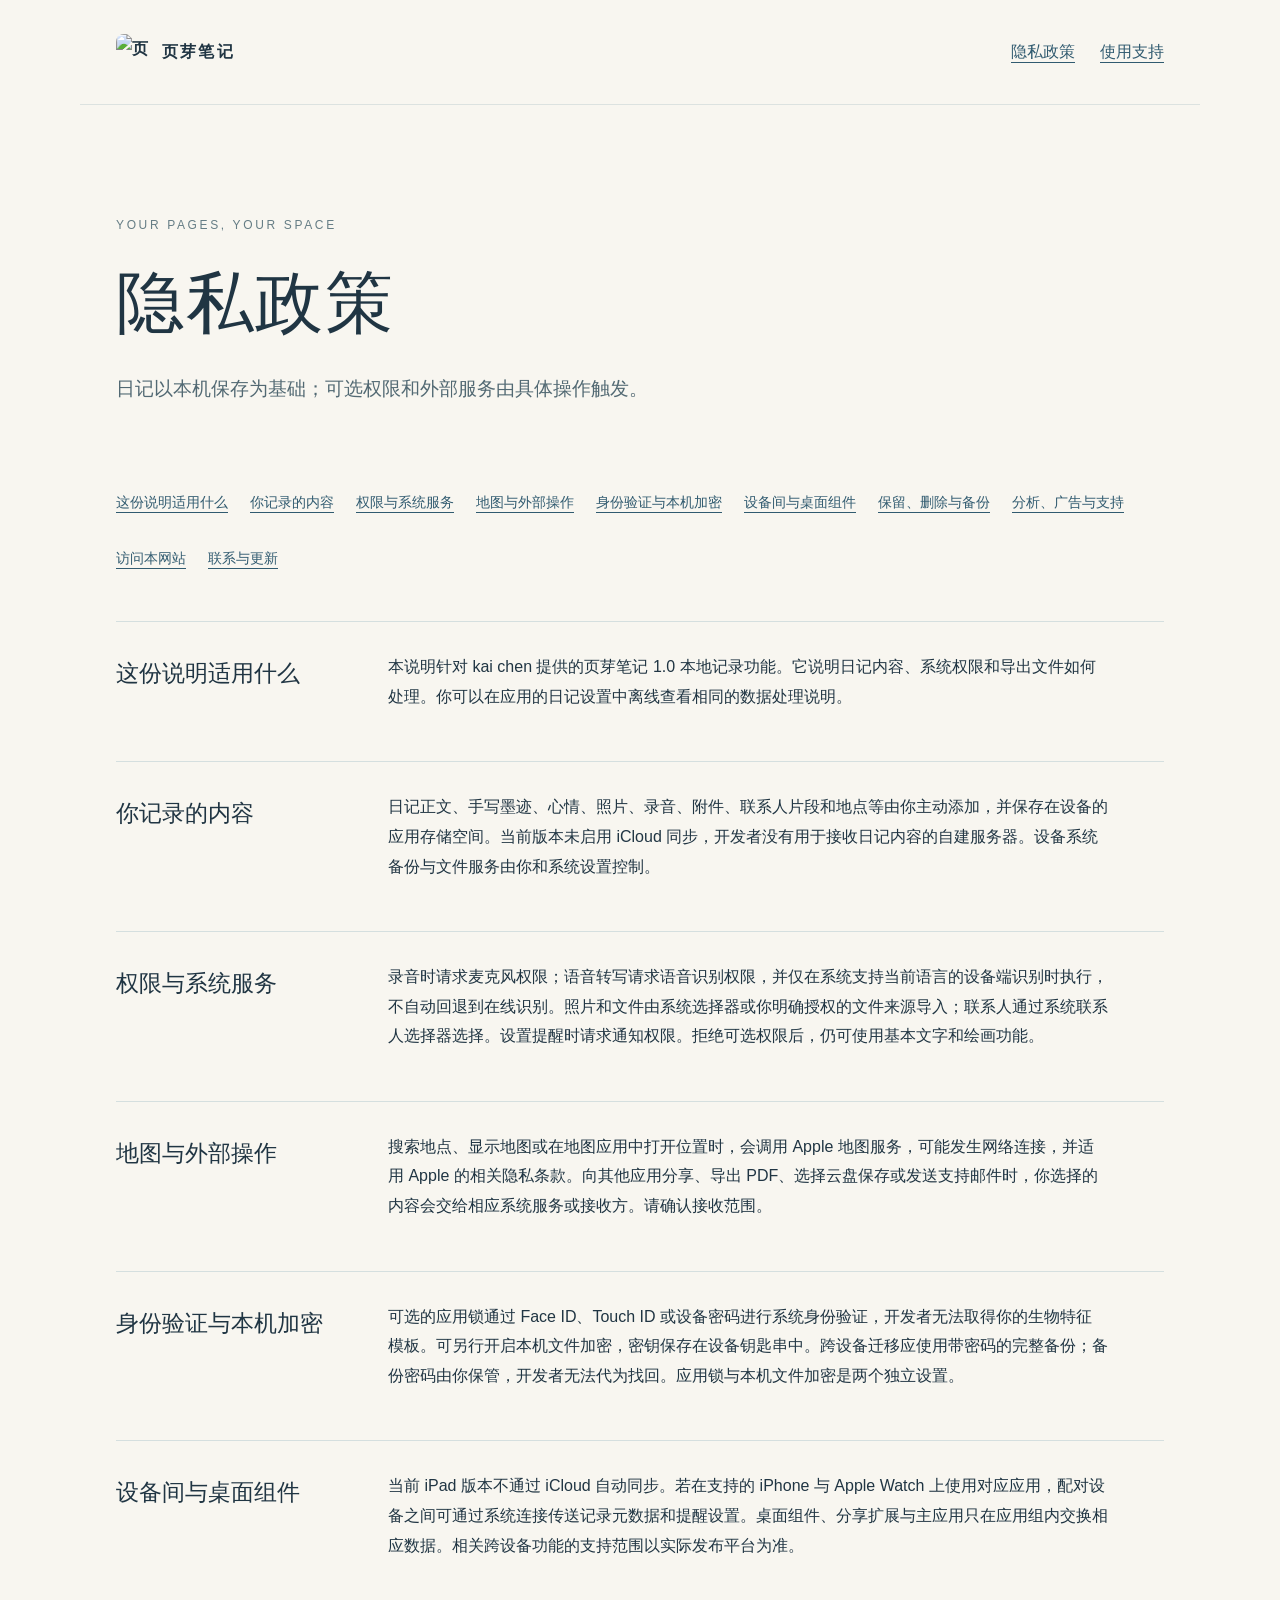
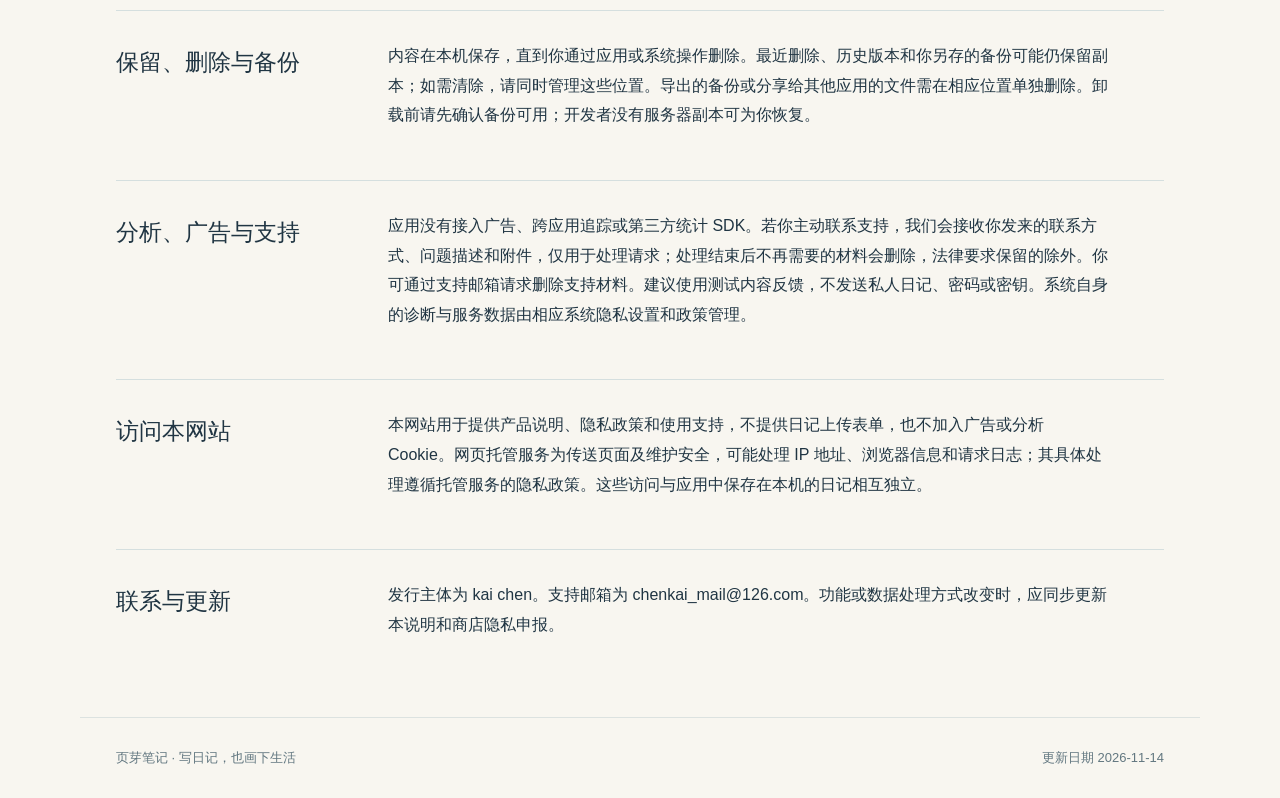
==== privacy.html @ a6630ebd "Publish Yeya Notes support and privacy pages" ====
<!doctype html><html lang="zh-Hans"><head><meta charset="utf-8"><meta name="viewport" content="width=device-width,initial-scale=1"><meta name="robots" content="noindex,nofollow"><meta name="description" content="页芽笔记：可以涂鸦的日记本。隐私与使用支持。"><title>隐私政策 · 页芽笔记</title><link rel="stylesheet" href="style.css"></head><body><header><a class="brand" href="index.html"><img src="media/app-icon.png" alt="页芽笔记双叶芽图标" width="36" height="36">页芽笔记</a><nav aria-label="站点导航"><a href="privacy.html" aria-current="page">隐私政策</a><a href="support.html" >使用支持</a></nav></header><main id="main"><div class="hero"><span class="eyebrow">YOUR PAGES, YOUR SPACE</span><h1>隐私政策</h1><p class="lead">日记以本机保存为基础；可选权限和外部服务由具体操作触发。</p></div><nav class="toc" aria-label="政策目录"><a href="#p0">这份说明适用什么</a><a href="#p1">你记录的内容</a><a href="#p2">权限与系统服务</a><a href="#p3">地图与外部操作</a><a href="#p4">身份验证与本机加密</a><a href="#p5">设备间与桌面组件</a><a href="#p6">保留、删除与备份</a><a href="#p7">分析、广告与支持</a><a href="#p8">访问本网站</a><a href="#p9">联系与更新</a></nav><section id="p0" class="line"><h2>这份说明适用什么</h2><p>本说明针对 kai chen 提供的页芽笔记 1.0 本地记录功能。它说明日记内容、系统权限和导出文件如何处理。你可以在应用的日记设置中离线查看相同的数据处理说明。</p></section><section id="p1" class="line"><h2>你记录的内容</h2><p>日记正文、手写墨迹、心情、照片、录音、附件、联系人片段和地点等由你主动添加，并保存在设备的应用存储空间。当前版本未启用 iCloud 同步，开发者没有用于接收日记内容的自建服务器。设备系统备份与文件服务由你和系统设置控制。</p></section><section id="p2" class="line"><h2>权限与系统服务</h2><p>录音时请求麦克风权限；语音转写请求语音识别权限，并仅在系统支持当前语言的设备端识别时执行，不自动回退到在线识别。照片和文件由系统选择器或你明确授权的文件来源导入；联系人通过系统联系人选择器选择。设置提醒时请求通知权限。拒绝可选权限后，仍可使用基本文字和绘画功能。</p></section><section id="p3" class="line"><h2>地图与外部操作</h2><p>搜索地点、显示地图或在地图应用中打开位置时，会调用 Apple 地图服务，可能发生网络连接，并适用 Apple 的相关隐私条款。向其他应用分享、导出 PDF、选择云盘保存或发送支持邮件时，你选择的内容会交给相应系统服务或接收方。请确认接收范围。</p></section><section id="p4" class="line"><h2>身份验证与本机加密</h2><p>可选的应用锁通过 Face ID、Touch ID 或设备密码进行系统身份验证，开发者无法取得你的生物特征模板。可另行开启本机文件加密，密钥保存在设备钥匙串中。跨设备迁移应使用带密码的完整备份；备份密码由你保管，开发者无法代为找回。应用锁与本机文件加密是两个独立设置。</p></section><section id="p5" class="line"><h2>设备间与桌面组件</h2><p>当前 iPad 版本不通过 iCloud 自动同步。若在支持的 iPhone 与 Apple Watch 上使用对应应用，配对设备之间可通过系统连接传送记录元数据和提醒设置。桌面组件、分享扩展与主应用只在应用组内交换相应数据。相关跨设备功能的支持范围以实际发布平台为准。</p></section><section id="p6" class="line"><h2>保留、删除与备份</h2><p>内容在本机保存，直到你通过应用或系统操作删除。最近删除、历史版本和你另存的备份可能仍保留副本；如需清除，请同时管理这些位置。导出的备份或分享给其他应用的文件需在相应位置单独删除。卸载前请先确认备份可用；开发者没有服务器副本可为你恢复。</p></section><section id="p7" class="line"><h2>分析、广告与支持</h2><p>应用没有接入广告、跨应用追踪或第三方统计 SDK。若你主动联系支持，我们会接收你发来的联系方式、问题描述和附件，仅用于处理请求；处理结束后不再需要的材料会删除，法律要求保留的除外。你可通过支持邮箱请求删除支持材料。建议使用测试内容反馈，不发送私人日记、密码或密钥。系统自身的诊断与服务数据由相应系统隐私设置和政策管理。</p></section><section id="p8" class="line"><h2>访问本网站</h2><p>本网站用于提供产品说明、隐私政策和使用支持，不提供日记上传表单，也不加入广告或分析 Cookie。网页托管服务为传送页面及维护安全，可能处理 IP 地址、浏览器信息和请求日志；其具体处理遵循托管服务的隐私政策。这些访问与应用中保存在本机的日记相互独立。</p></section><section id="p9" class="line"><h2>联系与更新</h2><p>发行主体为 kai chen。支持邮箱为 chenkai_mail@126.com。功能或数据处理方式改变时，应同步更新本说明和商店隐私申报。</p></section></main><footer><span>页芽笔记 · 写日记，也画下生活</span><span>更新日期 2026-11-14</span></footer></body></html>
---- style.css ----
*{box-sizing:border-box}html{scroll-behavior:smooth}body{margin:0;background:#f8f6f0;color:#203543;font:16px/1.85 -apple-system,BlinkMacSystemFont,'PingFang SC',sans-serif}a{color:#315b70;text-underline-offset:5px}a:focus-visible,summary:focus-visible{outline:3px solid #388ca7;outline-offset:6px}header,main,footer{max-width:1120px;margin:auto;padding:28px 36px}header{display:flex;align-items:center;justify-content:space-between;gap:20px;border-bottom:1px solid #dce2e0}.brand{font-weight:650;letter-spacing:.14em;text-decoration:none;color:inherit}nav{display:flex;gap:25px}.notice{background:#e8eef0;border-bottom:1px solid #d7e1e5;color:#355363;font-size:13px;padding:9px 24px;text-align:center}.eyebrow{font-size:12px;letter-spacing:.22em;color:#657d85}.hero{padding:76px 0 40px;max-width:800px}h1{font:500 clamp(34px,6vw,68px)/1.3 'Songti SC','Noto Serif CJK SC',serif;letter-spacing:.025em;margin:20px 0 24px}h2{font-size:23px;font-weight:550;margin:0 0 15px}p{margin:0 0 20px}.lead{font-size:19px;max-width:680px;color:#526973}.line{border-top:1px solid #d5dfdf;padding:30px 0;display:grid;grid-template-columns:240px 1fr;gap:32px}.line p{max-width:720px}.toc{display:flex;flex-wrap:wrap;gap:12px 22px;font-size:14px;padding:15px 0 40px}.small{font-size:13px;color:#627780}footer{font-size:13px;color:#627780;border-top:1px solid #dce2e0;display:flex;justify-content:space-between;gap:20px}.screens{display:grid;grid-template-columns:repeat(2,minmax(0,1fr));gap:24px;margin:30px 0 70px}figure{margin:0}figure img{display:block;width:100%;height:auto;border-radius:18px;box-shadow:0 10px 35px #23384612}figcaption{font-size:14px;color:#627780;margin-top:10px}details{padding:21px 0;border-top:1px solid #d5dfdf}summary{cursor:pointer;font-size:19px;min-height:44px;display:flex;align-items:center;justify-content:space-between}summary:after{content:'＋';font-size:18px;color:#73909b}details[open] summary:after{content:'－'}details p{padding:16px 0 0;max-width:800px}.contact{padding:35px;background:#e9efee;border-radius:14px;margin:40px 0}.muted{color:#627780}@media(max-width:640px){header,main,footer{padding-left:22px;padding-right:22px}nav{gap:15px;font-size:14px}.hero{padding-top:40px}.line{grid-template-columns:1fr;gap:3px;padding:24px 0}.screens{grid-template-columns:1fr}footer{flex-direction:column;gap:4px}}@media(prefers-reduced-motion:reduce){html{scroll-behavior:auto}}header a,.toc a{min-height:44px;display:inline-flex;align-items:center}header a{padding:6px 0}.brand{gap:10px}.brand img{border-radius:8px;flex-shrink:0}.toc a{padding:6px 0}.line{scroll-margin-top:20px}
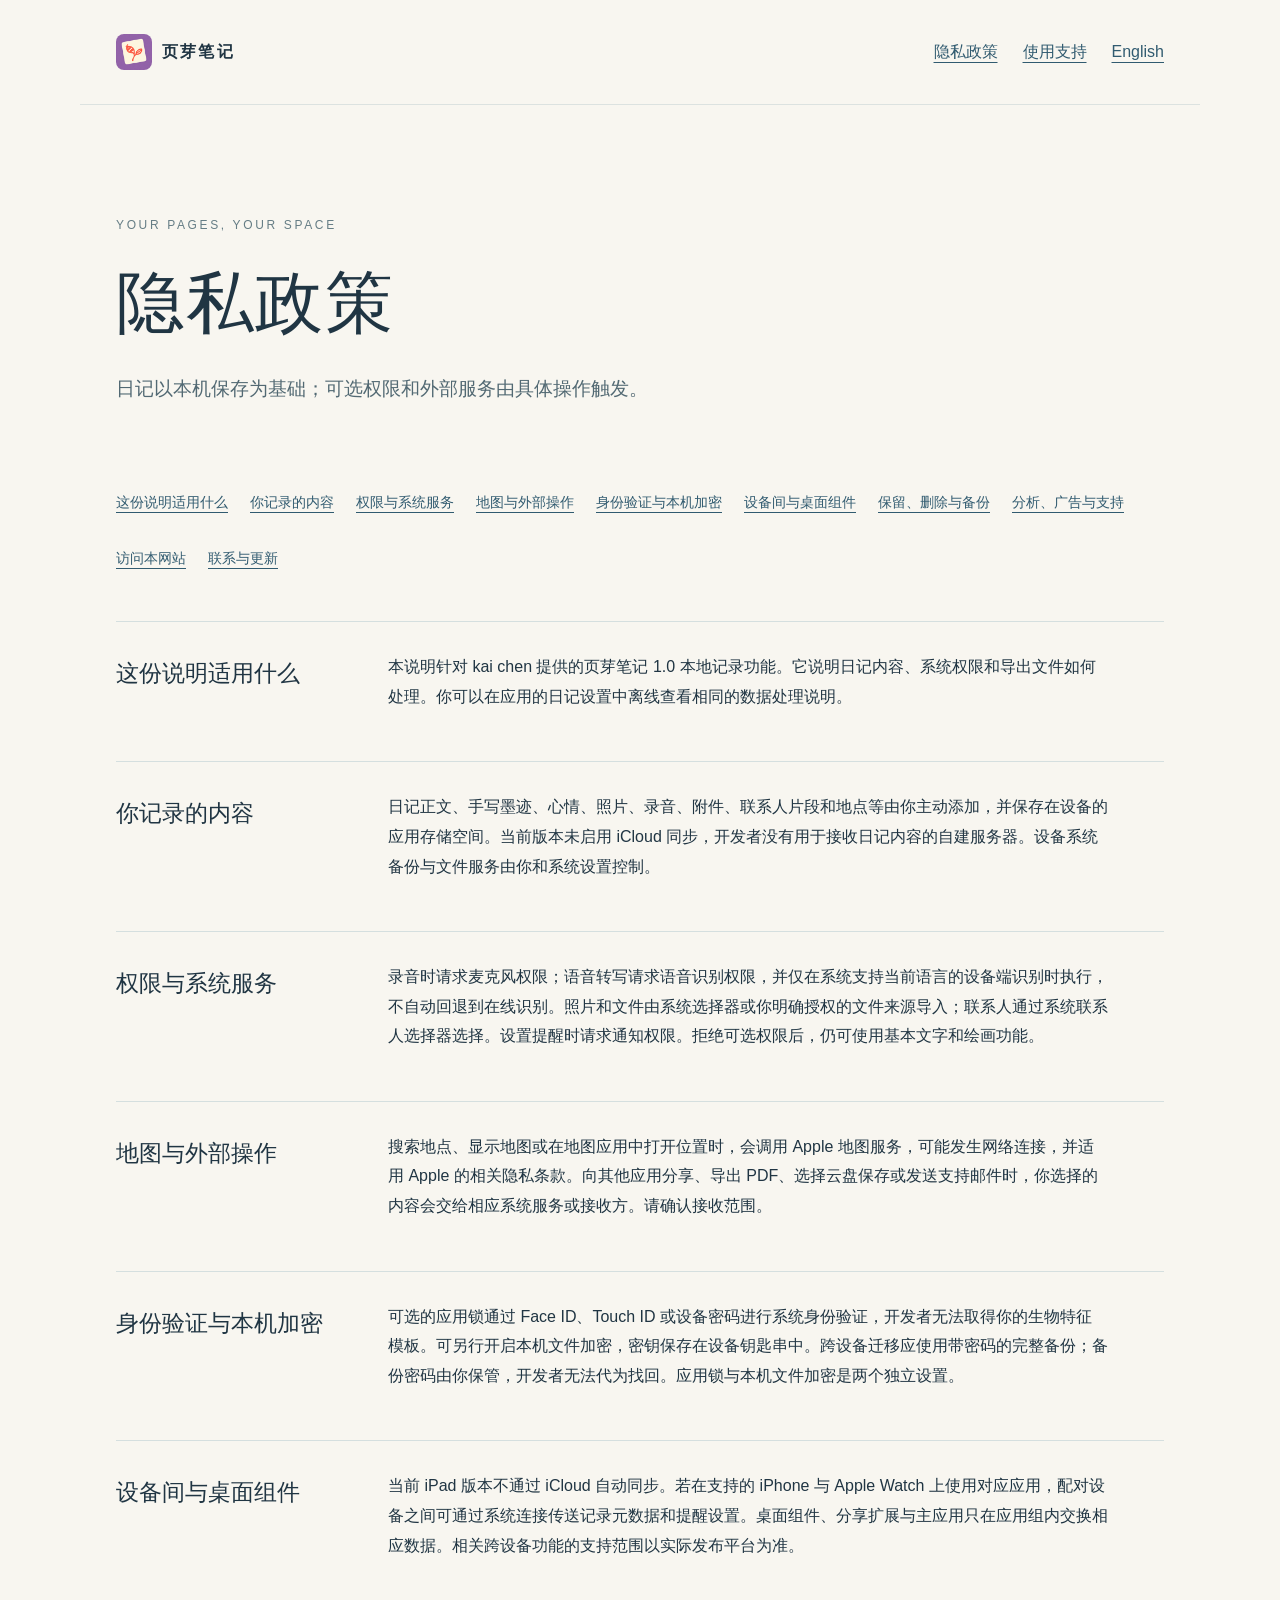
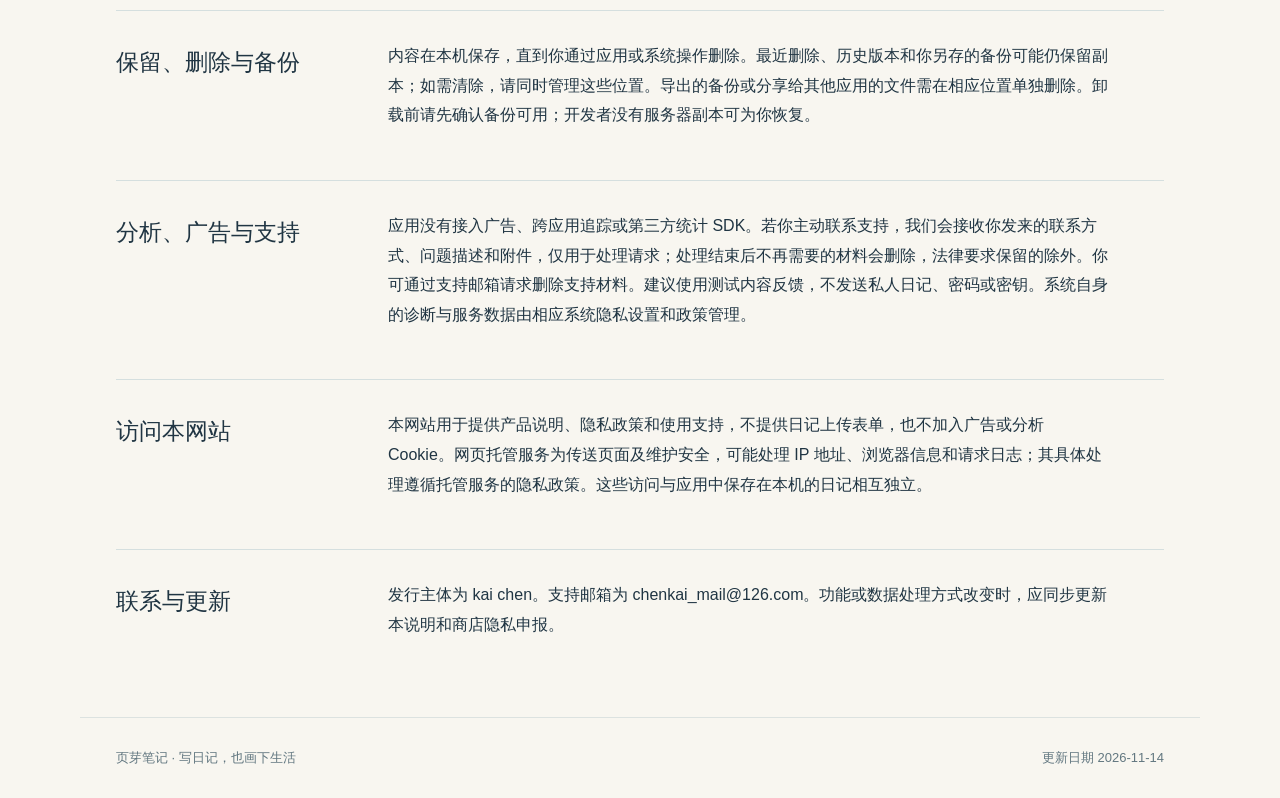
==== commit 957f13e0: "Add English privacy and support pages" ====
--- a/privacy.html
+++ b/privacy.html
@@ -1 +1 @@
-<!doctype html><html lang="zh-Hans"><head><meta charset="utf-8"><meta name="viewport" content="width=device-width,initial-scale=1"><meta name="robots" content="noindex,nofollow"><meta name="description" content="页芽笔记：可以涂鸦的日记本。隐私与使用支持。"><title>隐私政策 · 页芽笔记</title><link rel="stylesheet" href="style.css"></head><body><header><a class="brand" href="index.html"><img src="media/app-icon.png" alt="页芽笔记双叶芽图标" width="36" height="36">页芽笔记</a><nav aria-label="站点导航"><a href="privacy.html" aria-current="page">隐私政策</a><a href="support.html" >使用支持</a></nav></header><main id="main"><div class="hero"><span class="eyebrow">YOUR PAGES, YOUR SPACE</span><h1>隐私政策</h1><p class="lead">日记以本机保存为基础；可选权限和外部服务由具体操作触发。</p></div><nav class="toc" aria-label="政策目录"><a href="#p0">这份说明适用什么</a><a href="#p1">你记录的内容</a><a href="#p2">权限与系统服务</a><a href="#p3">地图与外部操作</a><a href="#p4">身份验证与本机加密</a><a href="#p5">设备间与桌面组件</a><a href="#p6">保留、删除与备份</a><a href="#p7">分析、广告与支持</a><a href="#p8">访问本网站</a><a href="#p9">联系与更新</a></nav><section id="p0" class="line"><h2>这份说明适用什么</h2><p>本说明针对 kai chen 提供的页芽笔记 1.0 本地记录功能。它说明日记内容、系统权限和导出文件如何处理。你可以在应用的日记设置中离线查看相同的数据处理说明。</p></section><section id="p1" class="line"><h2>你记录的内容</h2><p>日记正文、手写墨迹、心情、照片、录音、附件、联系人片段和地点等由你主动添加，并保存在设备的应用存储空间。当前版本未启用 iCloud 同步，开发者没有用于接收日记内容的自建服务器。设备系统备份与文件服务由你和系统设置控制。</p></section><section id="p2" class="line"><h2>权限与系统服务</h2><p>录音时请求麦克风权限；语音转写请求语音识别权限，并仅在系统支持当前语言的设备端识别时执行，不自动回退到在线识别。照片和文件由系统选择器或你明确授权的文件来源导入；联系人通过系统联系人选择器选择。设置提醒时请求通知权限。拒绝可选权限后，仍可使用基本文字和绘画功能。</p></section><section id="p3" class="line"><h2>地图与外部操作</h2><p>搜索地点、显示地图或在地图应用中打开位置时，会调用 Apple 地图服务，可能发生网络连接，并适用 Apple 的相关隐私条款。向其他应用分享、导出 PDF、选择云盘保存或发送支持邮件时，你选择的内容会交给相应系统服务或接收方。请确认接收范围。</p></section><section id="p4" class="line"><h2>身份验证与本机加密</h2><p>可选的应用锁通过 Face ID、Touch ID 或设备密码进行系统身份验证，开发者无法取得你的生物特征模板。可另行开启本机文件加密，密钥保存在设备钥匙串中。跨设备迁移应使用带密码的完整备份；备份密码由你保管，开发者无法代为找回。应用锁与本机文件加密是两个独立设置。</p></section><section id="p5" class="line"><h2>设备间与桌面组件</h2><p>当前 iPad 版本不通过 iCloud 自动同步。若在支持的 iPhone 与 Apple Watch 上使用对应应用，配对设备之间可通过系统连接传送记录元数据和提醒设置。桌面组件、分享扩展与主应用只在应用组内交换相应数据。相关跨设备功能的支持范围以实际发布平台为准。</p></section><section id="p6" class="line"><h2>保留、删除与备份</h2><p>内容在本机保存，直到你通过应用或系统操作删除。最近删除、历史版本和你另存的备份可能仍保留副本；如需清除，请同时管理这些位置。导出的备份或分享给其他应用的文件需在相应位置单独删除。卸载前请先确认备份可用；开发者没有服务器副本可为你恢复。</p></section><section id="p7" class="line"><h2>分析、广告与支持</h2><p>应用没有接入广告、跨应用追踪或第三方统计 SDK。若你主动联系支持，我们会接收你发来的联系方式、问题描述和附件，仅用于处理请求；处理结束后不再需要的材料会删除，法律要求保留的除外。你可通过支持邮箱请求删除支持材料。建议使用测试内容反馈，不发送私人日记、密码或密钥。系统自身的诊断与服务数据由相应系统隐私设置和政策管理。</p></section><section id="p8" class="line"><h2>访问本网站</h2><p>本网站用于提供产品说明、隐私政策和使用支持，不提供日记上传表单，也不加入广告或分析 Cookie。网页托管服务为传送页面及维护安全，可能处理 IP 地址、浏览器信息和请求日志；其具体处理遵循托管服务的隐私政策。这些访问与应用中保存在本机的日记相互独立。</p></section><section id="p9" class="line"><h2>联系与更新</h2><p>发行主体为 kai chen。支持邮箱为 chenkai_mail@126.com。功能或数据处理方式改变时，应同步更新本说明和商店隐私申报。</p></section></main><footer><span>页芽笔记 · 写日记，也画下生活</span><span>更新日期 2026-11-14</span></footer></body></html>+<!doctype html><html lang="zh-Hans"><head><meta charset="utf-8"><meta name="viewport" content="width=device-width,initial-scale=1"><meta name="robots" content="noindex,nofollow"><meta name="description" content="页芽笔记：可以涂鸦的日记本。隐私与使用支持。"><title>隐私政策 · 页芽笔记</title><link rel="icon" href="media/app-icon.png" type="image/png"><link rel="stylesheet" href="style.css"></head><body><header><a class="brand" href="index.html"><img src="media/app-icon.png" alt="页芽笔记双叶芽图标" width="36" height="36">页芽笔记</a><nav aria-label="站点导航"><a href="privacy.html" aria-current="page">隐私政策</a><a href="support.html" >使用支持</a><a href="privacy-en.html" lang="en" hreflang="en">English</a></nav></header><main id="main"><div class="hero"><span class="eyebrow">YOUR PAGES, YOUR SPACE</span><h1>隐私政策</h1><p class="lead">日记以本机保存为基础；可选权限和外部服务由具体操作触发。</p></div><nav class="toc" aria-label="政策目录"><a href="#p0">这份说明适用什么</a><a href="#p1">你记录的内容</a><a href="#p2">权限与系统服务</a><a href="#p3">地图与外部操作</a><a href="#p4">身份验证与本机加密</a><a href="#p5">设备间与桌面组件</a><a href="#p6">保留、删除与备份</a><a href="#p7">分析、广告与支持</a><a href="#p8">访问本网站</a><a href="#p9">联系与更新</a></nav><section id="p0" class="line"><h2>这份说明适用什么</h2><p>本说明针对 kai chen 提供的页芽笔记 1.0 本地记录功能。它说明日记内容、系统权限和导出文件如何处理。你可以在应用的日记设置中离线查看相同的数据处理说明。</p></section><section id="p1" class="line"><h2>你记录的内容</h2><p>日记正文、手写墨迹、心情、照片、录音、附件、联系人片段和地点等由你主动添加，并保存在设备的应用存储空间。当前版本未启用 iCloud 同步，开发者没有用于接收日记内容的自建服务器。设备系统备份与文件服务由你和系统设置控制。</p></section><section id="p2" class="line"><h2>权限与系统服务</h2><p>录音时请求麦克风权限；语音转写请求语音识别权限，并仅在系统支持当前语言的设备端识别时执行，不自动回退到在线识别。照片和文件由系统选择器或你明确授权的文件来源导入；联系人通过系统联系人选择器选择。设置提醒时请求通知权限。拒绝可选权限后，仍可使用基本文字和绘画功能。</p></section><section id="p3" class="line"><h2>地图与外部操作</h2><p>搜索地点、显示地图或在地图应用中打开位置时，会调用 Apple 地图服务，可能发生网络连接，并适用 Apple 的相关隐私条款。向其他应用分享、导出 PDF、选择云盘保存或发送支持邮件时，你选择的内容会交给相应系统服务或接收方。请确认接收范围。</p></section><section id="p4" class="line"><h2>身份验证与本机加密</h2><p>可选的应用锁通过 Face ID、Touch ID 或设备密码进行系统身份验证，开发者无法取得你的生物特征模板。可另行开启本机文件加密，密钥保存在设备钥匙串中。跨设备迁移应使用带密码的完整备份；备份密码由你保管，开发者无法代为找回。应用锁与本机文件加密是两个独立设置。</p></section><section id="p5" class="line"><h2>设备间与桌面组件</h2><p>当前 iPad 版本不通过 iCloud 自动同步。若在支持的 iPhone 与 Apple Watch 上使用对应应用，配对设备之间可通过系统连接传送记录元数据和提醒设置。桌面组件、分享扩展与主应用只在应用组内交换相应数据。相关跨设备功能的支持范围以实际发布平台为准。</p></section><section id="p6" class="line"><h2>保留、删除与备份</h2><p>内容在本机保存，直到你通过应用或系统操作删除。最近删除、历史版本和你另存的备份可能仍保留副本；如需清除，请同时管理这些位置。导出的备份或分享给其他应用的文件需在相应位置单独删除。卸载前请先确认备份可用；开发者没有服务器副本可为你恢复。</p></section><section id="p7" class="line"><h2>分析、广告与支持</h2><p>应用没有接入广告、跨应用追踪或第三方统计 SDK。若你主动联系支持，我们会接收你发来的联系方式、问题描述和附件，仅用于处理请求；处理结束后不再需要的材料会删除，法律要求保留的除外。你可通过支持邮箱请求删除支持材料。建议使用测试内容反馈，不发送私人日记、密码或密钥。系统自身的诊断与服务数据由相应系统隐私设置和政策管理。</p></section><section id="p8" class="line"><h2>访问本网站</h2><p>本网站用于提供产品说明、隐私政策和使用支持，不提供日记上传表单，也不加入广告或分析 Cookie。网页托管服务为传送页面及维护安全，可能处理 IP 地址、浏览器信息和请求日志；其具体处理遵循托管服务的隐私政策。这些访问与应用中保存在本机的日记相互独立。</p></section><section id="p9" class="line"><h2>联系与更新</h2><p>发行主体为 kai chen。支持邮箱为 chenkai_mail@126.com。功能或数据处理方式改变时，应同步更新本说明和商店隐私申报。</p></section></main><footer><span>页芽笔记 · 写日记，也画下生活</span><span>更新日期 2026-11-14</span></footer></body></html>
--- a/style.css
+++ b/style.css
@@ -1 +1 @@
-*{box-sizing:border-box}html{scroll-behavior:smooth}body{margin:0;background:#f8f6f0;color:#203543;font:16px/1.85 -apple-system,BlinkMacSystemFont,'PingFang SC',sans-serif}a{color:#315b70;text-underline-offset:5px}a:focus-visible,summary:focus-visible{outline:3px solid #388ca7;outline-offset:6px}header,main,footer{max-width:1120px;margin:auto;padding:28px 36px}header{display:flex;align-items:center;justify-content:space-between;gap:20px;border-bottom:1px solid #dce2e0}.brand{font-weight:650;letter-spacing:.14em;text-decoration:none;color:inherit}nav{display:flex;gap:25px}.notice{background:#e8eef0;border-bottom:1px solid #d7e1e5;color:#355363;font-size:13px;padding:9px 24px;text-align:center}.eyebrow{font-size:12px;letter-spacing:.22em;color:#657d85}.hero{padding:76px 0 40px;max-width:800px}h1{font:500 clamp(34px,6vw,68px)/1.3 'Songti SC','Noto Serif CJK SC',serif;letter-spacing:.025em;margin:20px 0 24px}h2{font-size:23px;font-weight:550;margin:0 0 15px}p{margin:0 0 20px}.lead{font-size:19px;max-width:680px;color:#526973}.line{border-top:1px solid #d5dfdf;padding:30px 0;display:grid;grid-template-columns:240px 1fr;gap:32px}.line p{max-width:720px}.toc{display:flex;flex-wrap:wrap;gap:12px 22px;font-size:14px;padding:15px 0 40px}.small{font-size:13px;color:#627780}footer{font-size:13px;color:#627780;border-top:1px solid #dce2e0;display:flex;justify-content:space-between;gap:20px}.screens{display:grid;grid-template-columns:repeat(2,minmax(0,1fr));gap:24px;margin:30px 0 70px}figure{margin:0}figure img{display:block;width:100%;height:auto;border-radius:18px;box-shadow:0 10px 35px #23384612}figcaption{font-size:14px;color:#627780;margin-top:10px}details{padding:21px 0;border-top:1px solid #d5dfdf}summary{cursor:pointer;font-size:19px;min-height:44px;display:flex;align-items:center;justify-content:space-between}summary:after{content:'＋';font-size:18px;color:#73909b}details[open] summary:after{content:'－'}details p{padding:16px 0 0;max-width:800px}.contact{padding:35px;background:#e9efee;border-radius:14px;margin:40px 0}.muted{color:#627780}@media(max-width:640px){header,main,footer{padding-left:22px;padding-right:22px}nav{gap:15px;font-size:14px}.hero{padding-top:40px}.line{grid-template-columns:1fr;gap:3px;padding:24px 0}.screens{grid-template-columns:1fr}footer{flex-direction:column;gap:4px}}@media(prefers-reduced-motion:reduce){html{scroll-behavior:auto}}header a,.toc a{min-height:44px;display:inline-flex;align-items:center}header a{padding:6px 0}.brand{gap:10px}.brand img{border-radius:8px;flex-shrink:0}.toc a{padding:6px 0}.line{scroll-margin-top:20px}+*{box-sizing:border-box}html{scroll-behavior:smooth}body{margin:0;background:#f8f6f0;color:#203543;font:16px/1.85 -apple-system,BlinkMacSystemFont,'PingFang SC',sans-serif}a{color:#315b70;text-underline-offset:5px}a:focus-visible,summary:focus-visible{outline:3px solid #388ca7;outline-offset:6px}header,main,footer{max-width:1120px;margin:auto;padding:28px 36px}header{display:flex;align-items:center;justify-content:space-between;gap:20px;border-bottom:1px solid #dce2e0}.brand{font-weight:650;letter-spacing:.14em;text-decoration:none;color:inherit}nav{display:flex;gap:25px}.notice{background:#e8eef0;border-bottom:1px solid #d7e1e5;color:#355363;font-size:13px;padding:9px 24px;text-align:center}.eyebrow{font-size:12px;letter-spacing:.22em;color:#657d85}.hero{padding:76px 0 40px;max-width:800px}h1{font:500 clamp(34px,6vw,68px)/1.3 'Songti SC','Noto Serif CJK SC',serif;letter-spacing:.025em;margin:20px 0 24px}h2{font-size:23px;font-weight:550;margin:0 0 15px}p{margin:0 0 20px}.lead{font-size:19px;max-width:680px;color:#526973}.line{border-top:1px solid #d5dfdf;padding:30px 0;display:grid;grid-template-columns:240px 1fr;gap:32px}.line p{max-width:720px}.toc{display:flex;flex-wrap:wrap;gap:12px 22px;font-size:14px;padding:15px 0 40px}.small{font-size:13px;color:#627780}footer{font-size:13px;color:#627780;border-top:1px solid #dce2e0;display:flex;justify-content:space-between;gap:20px}.screens{display:grid;grid-template-columns:repeat(2,minmax(0,1fr));gap:24px;margin:30px 0 70px}figure{margin:0}figure img{display:block;width:100%;height:auto;border-radius:18px;box-shadow:0 10px 35px #23384612}figcaption{font-size:14px;color:#627780;margin-top:10px}details{padding:21px 0;border-top:1px solid #d5dfdf}summary{cursor:pointer;font-size:19px;min-height:44px;display:flex;align-items:center;justify-content:space-between}summary:after{content:'＋';font-size:18px;color:#73909b}details[open] summary:after{content:'－'}details p{padding:16px 0 0;max-width:800px}.contact{padding:35px;background:#e9efee;border-radius:14px;margin:40px 0}.muted{color:#627780}@media(max-width:640px){header,main,footer{padding-left:22px;padding-right:22px}nav{gap:15px;font-size:14px}.hero{padding-top:40px}.line{grid-template-columns:1fr;gap:3px;padding:24px 0}.screens{grid-template-columns:1fr}footer{flex-direction:column;gap:4px}}@media(prefers-reduced-motion:reduce){html{scroll-behavior:auto}}header a,.toc a{min-height:44px;display:inline-flex;align-items:center}header a{padding:6px 0}.brand{gap:10px}.brand img{border-radius:8px;flex-shrink:0}.toc a{padding:6px 0}.line{scroll-margin-top:20px}@media(max-width:700px){header{flex-wrap:wrap;gap:8px}nav{flex-wrap:wrap;column-gap:20px;row-gap:0}}
